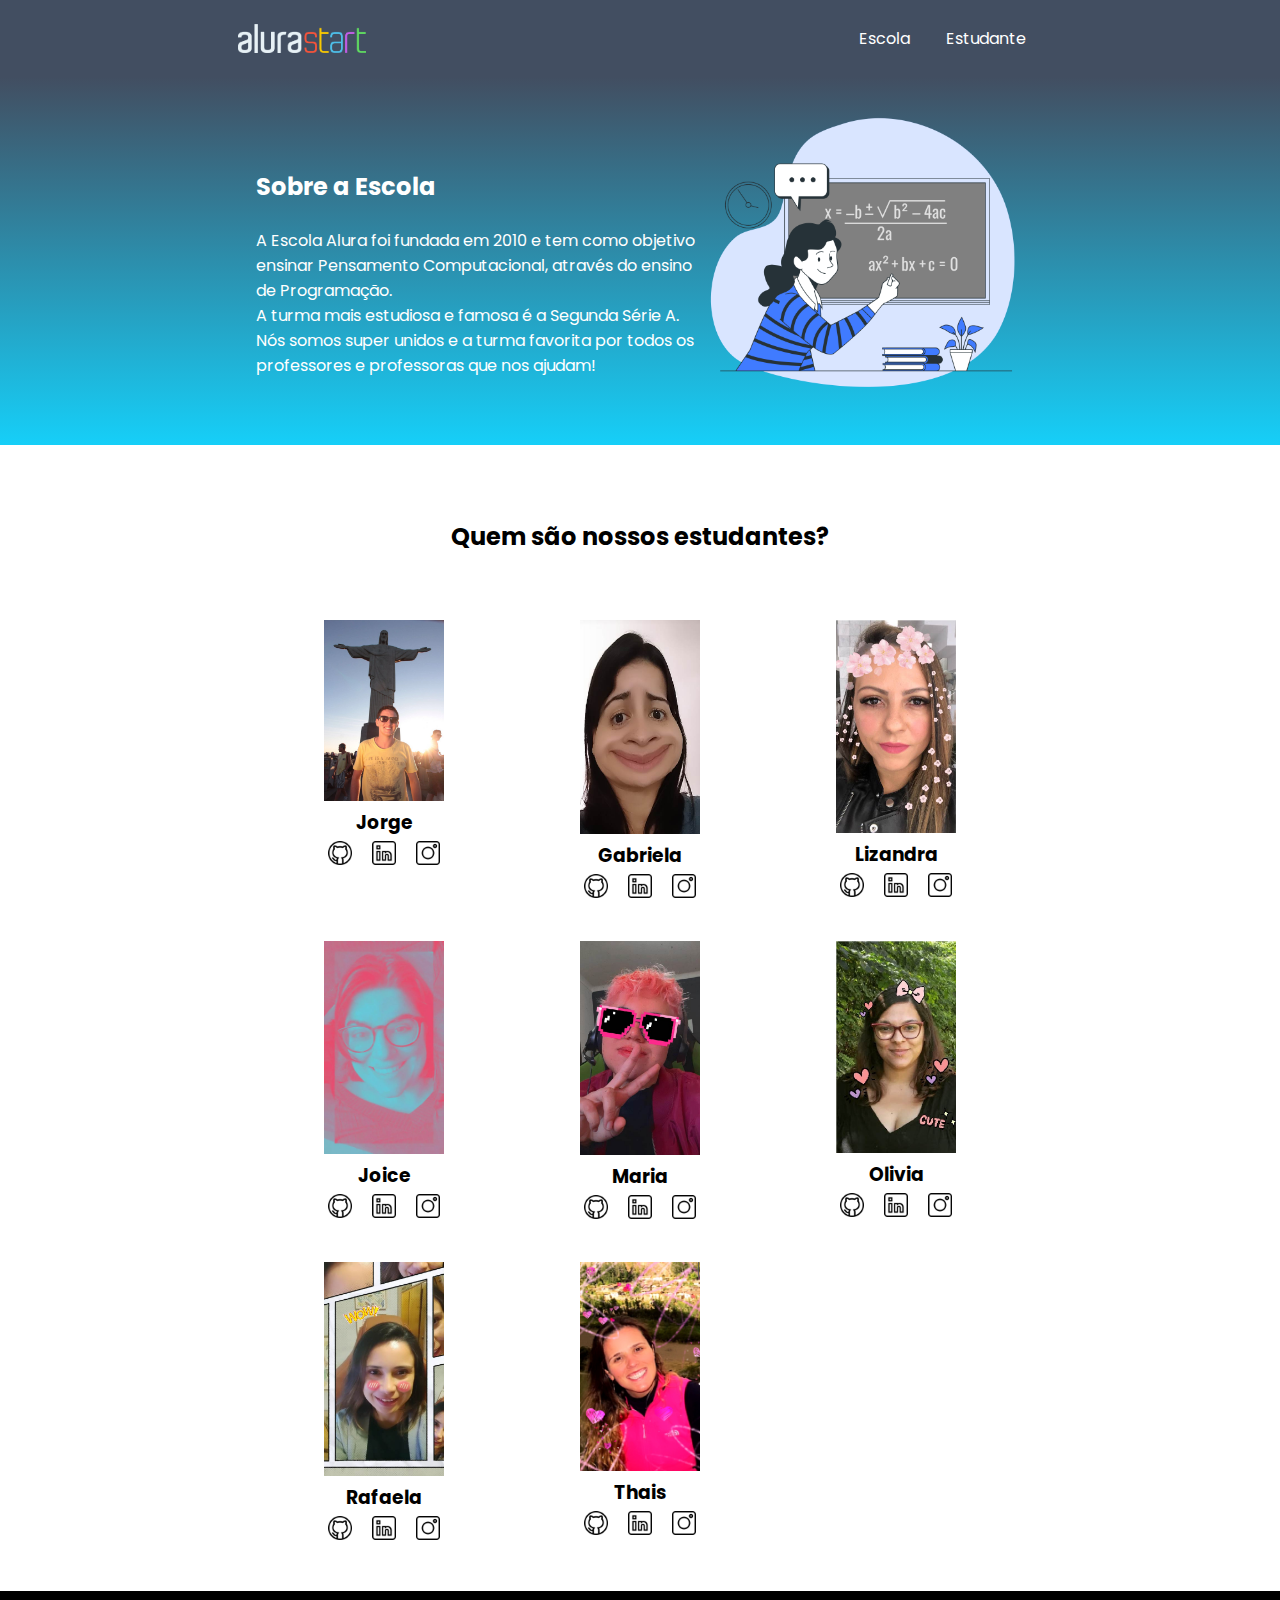
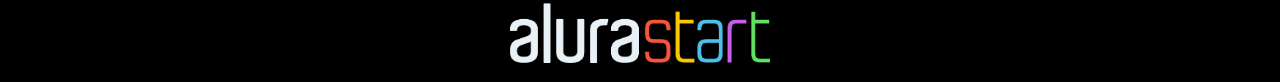
==== index (1).html @ 1b501188 "Add files via upload" ====
<!DOCTYPE html>
<html lang="en">
<head>
    <meta charset="UTF-8">
    <meta http-equiv="X-UA-Compatible" content="IE=edge">
    <meta name="viewport" content="width=device-width, initial-scale=1.0">
    <title>Equipe Alura Start</title>
    <link rel="stylesheet" href="style.css">
    <link rel="preconnect" href="https://fonts.googleapis.com">
    <link rel="preconnect" href="https://fonts.gstatic.com" crossorigin>
    <link href="https://fonts.googleapis.com/css2?family=Poppins&display=swap" rel="stylesheet">
</head>
<body>
    <header class="cabecalho">
        <img class="cabecalho-imagem" src="alurastart logo.png" alt="logo da alura start">
        <ul class="cabecalho-lista">
            <li class="cabecalho-lista-item">Escola</li>
            <li class="cabecalho-lista-item">Estudante</li>
        </ul>
    </header>
    <section class="escola">
        <div class="escola-div-conteudo">
            <h2 class="escola-titulo">Sobre a Escola</h2>
            <p class="escola-texto-um">A Escola Alura foi fundada em 2010 e tem como objetivo ensinar Pensamento Computacional, através do ensino de  Programação.</p>
            <p class="escola-texto-dois">A turma mais estudiosa e famosa é a Segunda Série A. Nós somos super unidos e a turma favorita por todos os professores e professoras que nos ajudam!</p>
        </div>
        <img class="escola-imagem" src="Formula-bro.png" alt="imagem que representa uma professora em sala de aula">
    </section>
    <section class="estudante">
        <h2 class="estudante-titulo">Quem são nossos estudantes?</h2>
        <div class="estudante-todos">
        <span></span>
        <div class="estudante-div">
            <img class="estudante-imagem" src="Jorge.jpg" alt="foto do Jorge">
            <h3 class="estudante-nome">Jorge</h3>
            <a href="https://github.com/marcelopaludetto"><img class="estudante-icone" src="github.png" alt="icone github"></a>
            <a href="https://linkedin.com/marcelopaludetto"><img class="estudante-icone" src="linkedin.png" alt="icone linkedin"></a>
            <a href="https://instagram.com/jorgeenge"><img class="estudante-icone" src="instagram.png" alt="icone instagram"></a>
        </div>
        <div class="estudante-div">
            <img class="estudante-imagem" src="Gabi.jpg" alt="foto da gabi">
            <h3 class="estudante-nome">Gabriela</h3>
            <a href="https://github.com/GabrielaM-L"><img class="estudante-icone" src="github.png" alt="icone github"></a>
            <a href="https://www.linkedin.com/in/gabriela-marcomini-de-lima/"><img class="estudante-icone" src="linkedin.png" alt="icone linkedin"></a>
            <a href="https://www.instagram.com/gabrielnobrega37/"><img class="estudante-icone" src="instagram.png" alt="icone instagram"></a>
        </div>
        <div class="estudante-div">
            <img class="estudante-imagem" src="Liz.jpg" alt="foto da lizandra">
            <h3 class="estudante-nome">Lizandra</h3>
            <a href="https://github.com/LizandraDuarte40"><img class="estudante-icone" src="github.png" alt="icone github"></a>
            <a href="https://www.linkedin.com/in/lizandrarlm-duarte/"><img class="estudante-icone" src="linkedin.png" alt="icone linkedin"></a>
            <a href="https://www.instagram.com/lizandrarlm"><img class="estudante-icone" src="instagram.png" alt="icone instagram"></a>
        </div>
        <span></span>
        <span></span>
        <div class="estudante-div">
            <img class="estudante-imagem" src="Joice.jpg" alt="foto da joice">
            <h3 class="estudante-nome">Joice</h3>
            <a href="https://github.com/JoiceAlura"><img class="estudante-icone" src="github.png" alt="icone github"></a>
            <a href="https://www.linkedin.com/in/joicebarbaresco/"><img class="estudante-icone" src="linkedin.png" alt="icone linkedin"></a>
            <a href="https://www.instagram.com/joicebarbaresco/"><img class="estudante-icone" src="instagram.png" alt="icone instagram"></a>
        </div>
        <div class="estudante-div">
            <img class="estudante-imagem" src="Maria.jpg" alt="foto da maria">
            <h3 class="estudante-nome">Maria</h3>
            <a href="https://github.com/MagePSR"><img class="estudante-icone" src="github.png" alt="icone github"></a>
            <a href="https://www.linkedin.com/in/mariageovanna"><img class="estudante-icone" src="linkedin.png" alt="icone linkedin"></a>
            <a href="https://www.instagram.com/magpsr/"><img class="estudante-icone" src="instagram.png" alt="icone instagram"></a>
        </div>
        <div class="estudante-div">
            <img class="estudante-imagem" src="Olivia.jpg" alt="foto da olhe">
            <h3 class="estudante-nome">Olivia</h3>
            <img class="estudante-icone" src="github.png" alt="icone github">
            <a href="https://www.linkedin.com/in/olhe/"><img class="estudante-icone" src="linkedin.png" alt="icone linkedin"></a>
            <a href="https://github.com/olhe12"><img class="estudante-icone" src="instagram.png" alt="icone instagram"></a>
        </div>
        <span></span>
        <span></span>
        <div class="estudante-div">
            <img class="estudante-imagem" src="Rafa.jpg" alt="foto da rafa">
            <h3 class="estudante-nome">Rafaela</h3>
            <a href="https://github.com/rafaelamunhoz12"><img class="estudante-icone" src="github.png" alt="icone github"></a>
            <a href="http://linkedin.com/in/rafaela-felix-munhoz-oliveira-02160a10a"><img class="estudante-icone" src="linkedin.png" alt="icone linkedin"></a>
            <a href="https://www.instagram.com/rafafmo/"><img class="estudante-icone" src="instagram.png" alt="icone instagram"></a>
        </div>
        <div class="estudante-div">
            <img class="estudante-imagem" src="Thais.jpg" alt="foto da thais">
            <h3 class="estudante-nome">Thais</h3>
            <a href="https://github.com/Thaispianucci"><img class="estudante-icone" src="github.png" alt="icone github"></a>
            <a href="https://www.linkedin.com/in/thais-pianucci-benedicto-54a9a416/"><img class="estudante-icone" src="linkedin.png" alt="icone linkedin"></a>
            <a href="https://www.instagram.com/thaispianucci/"><img class="estudante-icone" src="instagram.png" alt="icone instagram"></a>
        </div>

    </div>
    </section>
    <footer class="rodape">
        <img class="rodape-imagem"src="alurastart logo.png" alt="logo da alura start">
    </footer>
</body>
</html>
---- style.css ----
*{
    margin: 0;
    padding: 0;
}
body {
    font-family: 'Poppins', sans-serif;
}
.cabecalho {
    background-color: #424E61;
    color: white;
    display: flex;
    justify-content: space-around;
    align-items: center;
    padding: 24px 0;
}

.cabecalho-imagem{
    width: 10%;
}

.cabecalho-lista-item{
    display: inline-block;
    margin: 0 16px;
    font-size: 16px;
}

.escola-imagem{
    width: 25%;
}

.escola{
    background-image: linear-gradient(#424E61,#16CFF8);
    color:white;
    display: flex;
    justify-content: center;
    align-items: center;
    padding: 24px 0;
}

.escola-div-conteudo{
    width: 35%;
}


.escola-titulo{
    padding: 24px 0;
}

.estudante{
    padding: 24px 0;
}
.estudante-imagem{
    width: 120px;
}

.estudante-icone{
    width: 24px;
    padding: 4px 8px;
}

.estudante-div{
    text-align: center;
    padding: 16px 0;
}

.estudante-titulo{
    text-align: center;
    padding: 50px 0;
}

.estudante-todos{
    display: grid;
    grid-template-columns: 20% 20% 20% 20% 20%;
}

.rodape{
    background-color: black;
    text-align: center;
}

.rodape-imagem{
    height: 60px;
    padding: 12px 0;
   
}
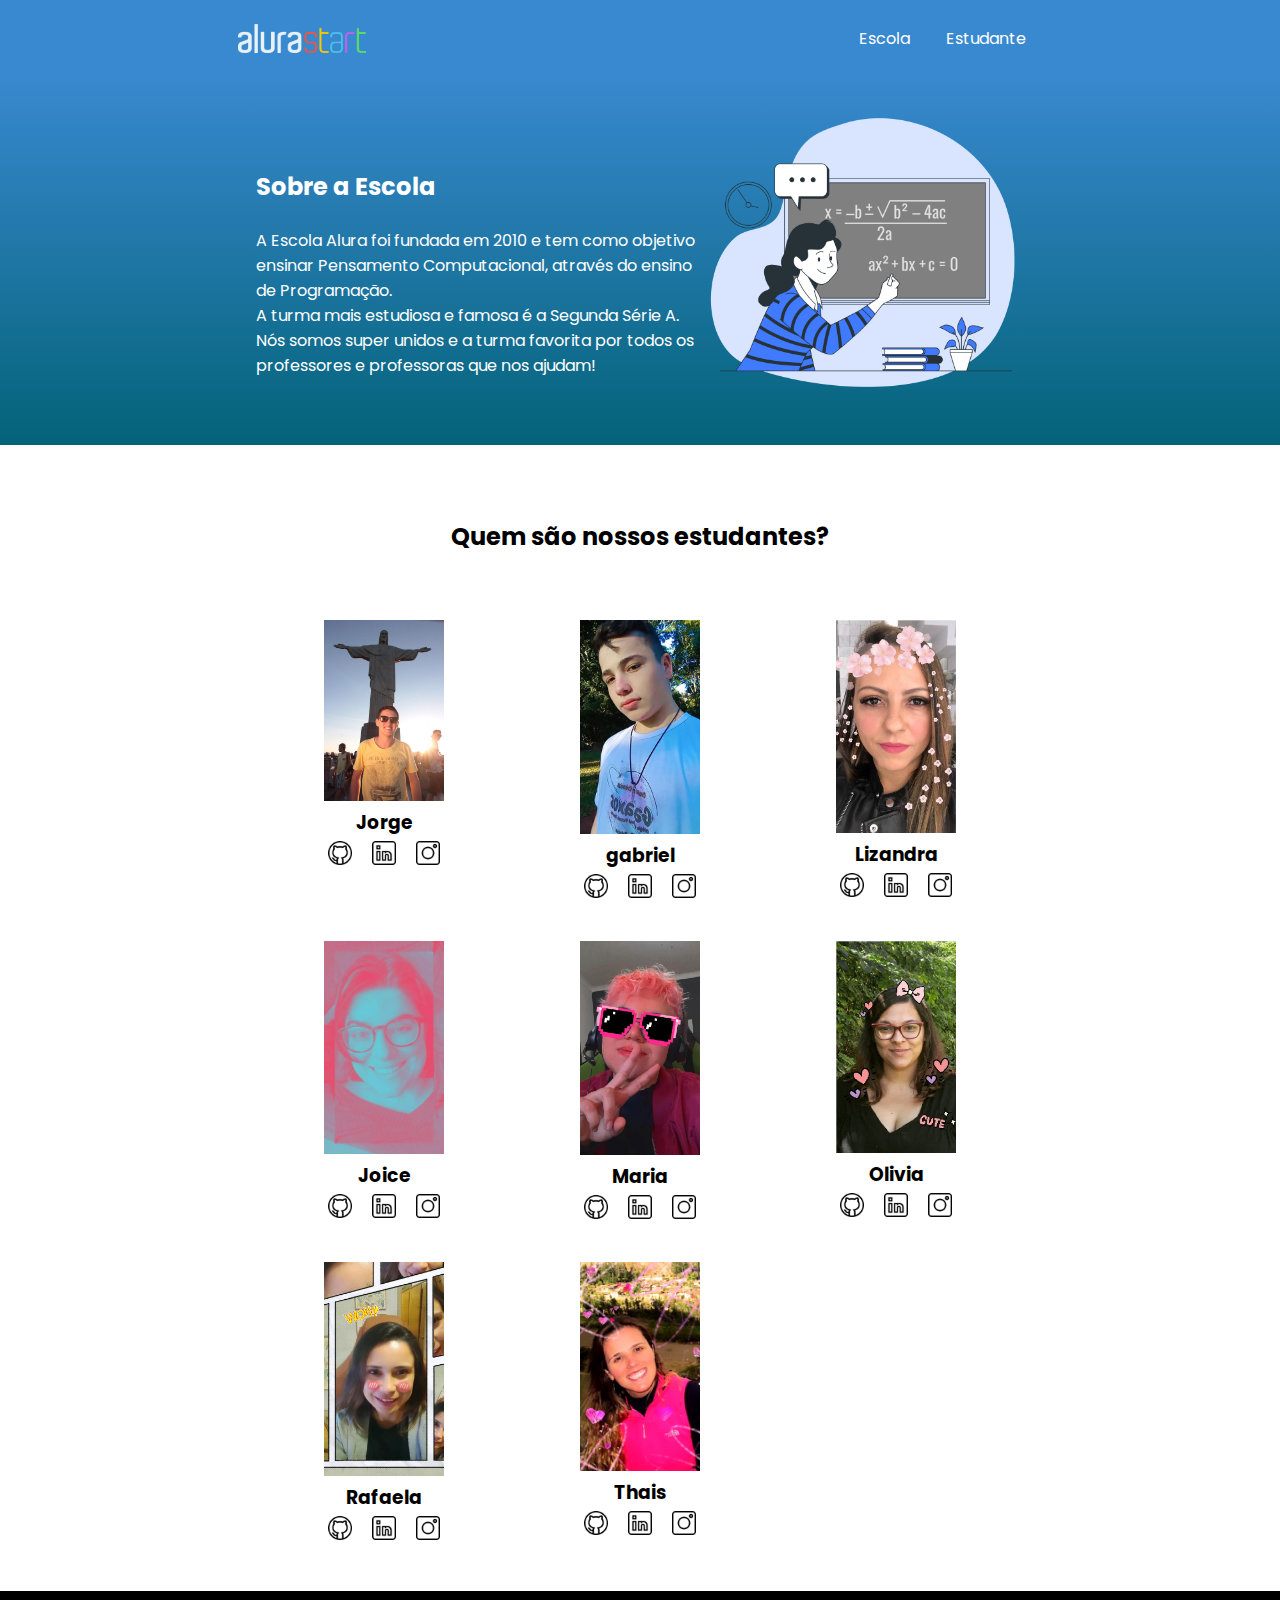
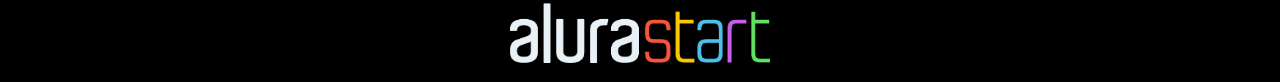
==== commit 68bcf972: "Add files via upload" ====
--- a/index (1).html
+++ b/index (1).html
@@ -38,10 +38,10 @@
             <a href="https://instagram.com/jorgeenge"><img class="estudante-icone" src="instagram.png" alt="icone instagram"></a>
         </div>
         <div class="estudante-div">
-            <img class="estudante-imagem" src="Gabi.jpg" alt="foto da gabi">
-            <h3 class="estudante-nome">Gabriela</h3>
-            <a href="https://github.com/GabrielaM-L"><img class="estudante-icone" src="github.png" alt="icone github"></a>
-            <a href="https://www.linkedin.com/in/gabriela-marcomini-de-lima/"><img class="estudante-icone" src="linkedin.png" alt="icone linkedin"></a>
+            <img class="estudante-imagem" src="gabrielnobrega.webp" alt="foto da gabi">
+            <h3 class="estudante-nome">gabriel</h3>
+            <a href="https://github.com/nobregagabiel"><img class="estudante-icone" src="github.png" alt="icone github"></a>
+            <a href="https://www.linkedin.com"><img class="estudante-icone" src="linkedin.png" alt="icone linkedin"></a>
             <a href="https://www.instagram.com/gabrielnobrega37/"><img class="estudante-icone" src="instagram.png" alt="icone instagram"></a>
         </div>
         <div class="estudante-div">
--- a/style.css
+++ b/style.css
@@ -6,7 +6,7 @@
     font-family: 'Poppins', sans-serif;
 }
 .cabecalho {
-    background-color: #424E61;
+    background-color: #3889cf;
     color: white;
     display: flex;
     justify-content: space-around;
@@ -29,8 +29,8 @@
 }
 
 .escola{
-    background-image: linear-gradient(#424E61,#16CFF8);
-    color:white;
+    background-image: linear-gradient(#3889cf,#046379);
+    color: white;
     display: flex;
     justify-content: center;
     align-items: center;
